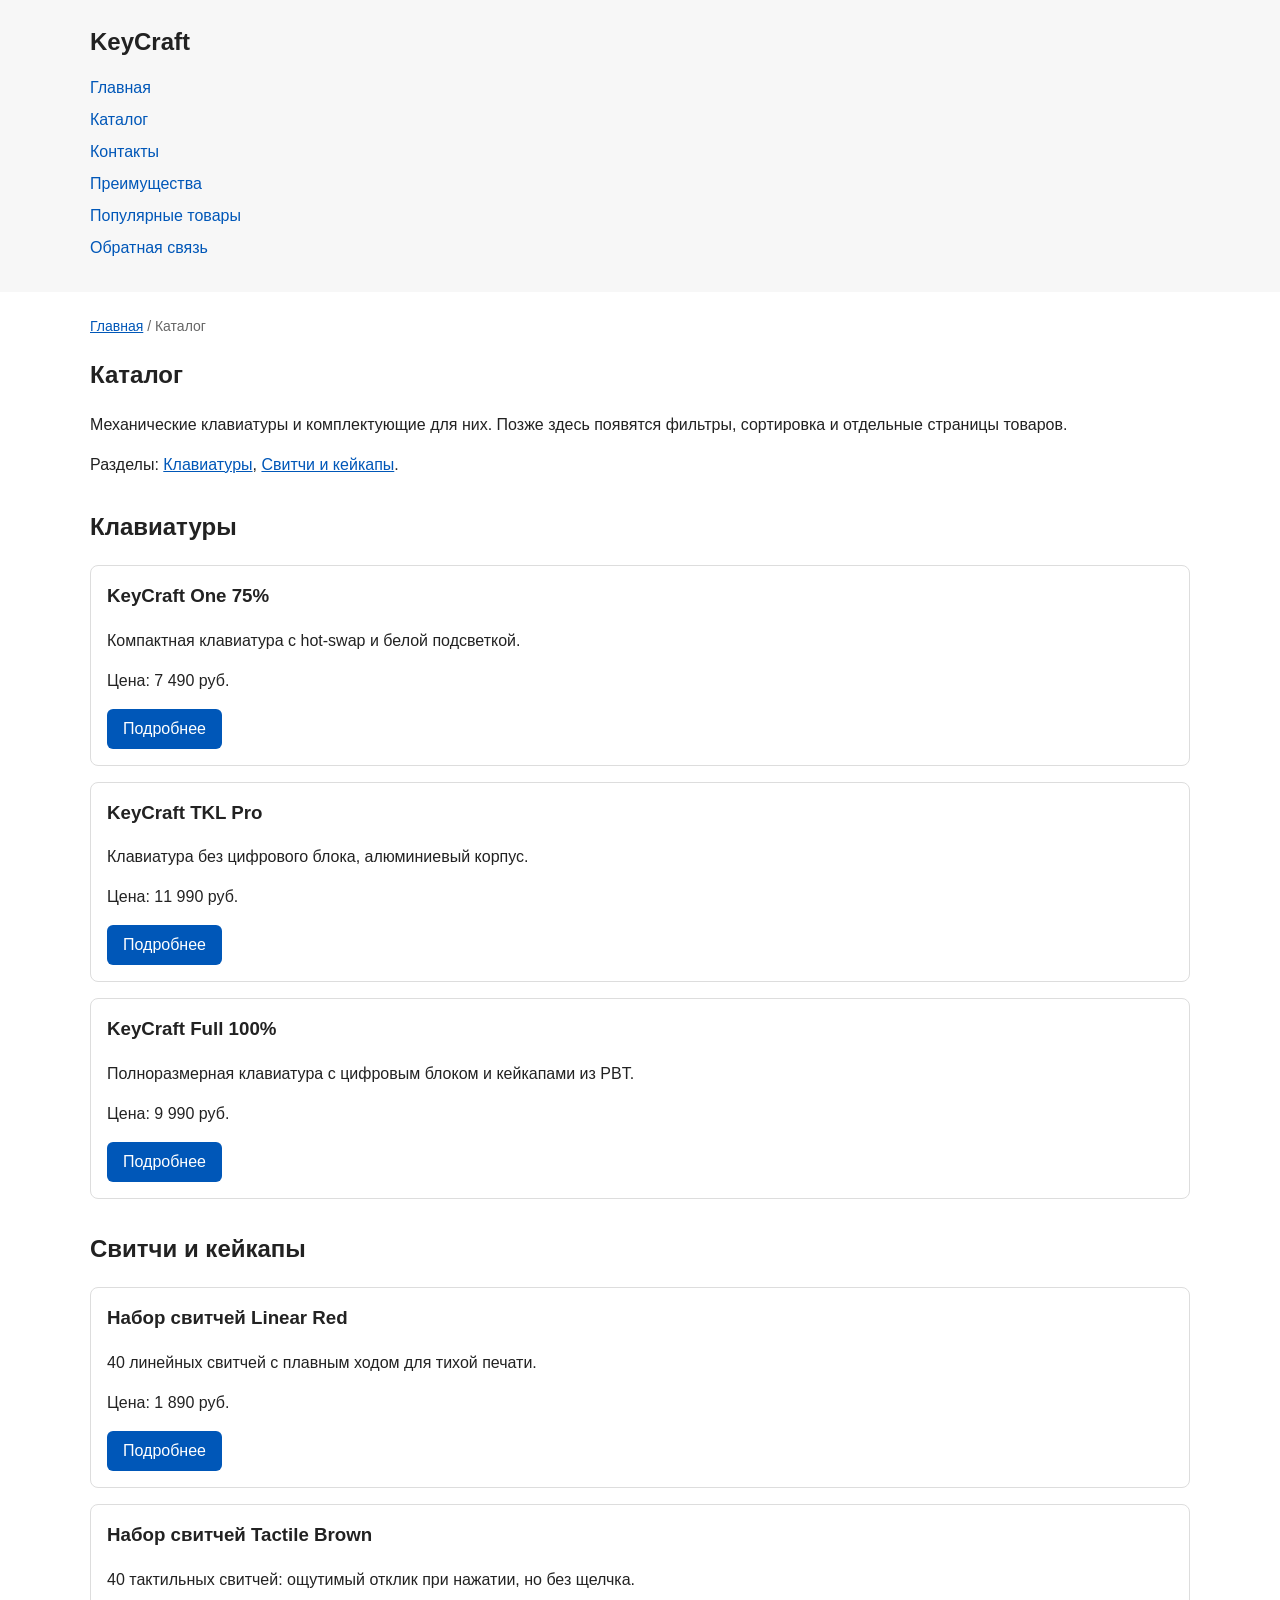
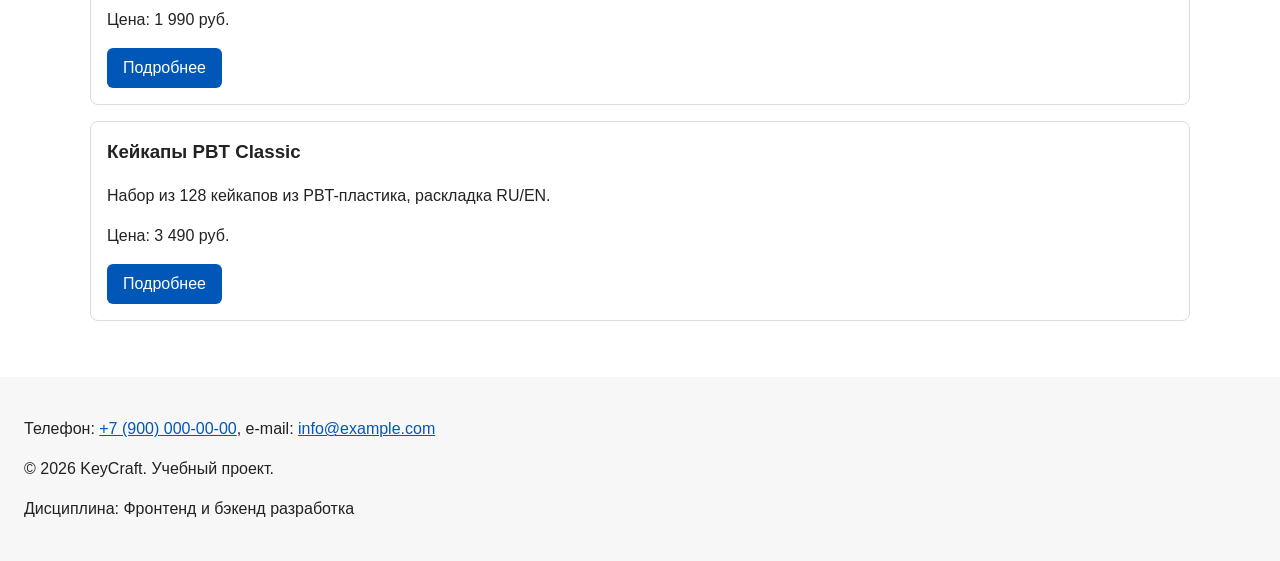
==== catalog.html @ 89b07eca "feat: add multi-page structure navigation and anchors" ====
<!DOCTYPE html>
<html lang="ru">

<head>
    <meta charset="UTF-8">
    <meta name="viewport" content="width=device-width, initial-scale=1.0">
    <meta name="description" content="Каталог магазина KeyCraft: механические клавиатуры, наборы свитчей и кейкапы.">
    <title>Каталог — KeyCraft</title>
    <link rel="stylesheet" href="css/style.css">
</head>

<body>
    <header>
        <div class="site-header">
            <a class="site-logo" href="index.html">KeyCraft</a>

            <nav class="site-nav" aria-label="Основная навигация">
                <ul class="site-nav__list">
                    <li><a href="index.html">Главная</a></li>
                    <li><a href="catalog.html">Каталог</a></li>
                    <li><a href="contacts.html">Контакты</a></li>
                    <li><a href="index.html#advantages">Преимущества</a></li>
                    <li><a href="index.html#popular">Популярные товары</a></li>
                    <li><a href="index.html#contacts">Обратная связь</a></li>
                </ul>
            </nav>
        </div>
    </header>

    <main>
        <nav class="breadcrumbs" aria-label="Навигационная цепочка">
            <a href="index.html">Главная</a>
            <span>Каталог</span>
        </nav>

        <section class="section">
            <h1>Каталог</h1>
            <p>
                Механические клавиатуры и комплектующие для них.
                Позже здесь появятся фильтры, сортировка и отдельные страницы товаров.
            </p>
            <p>
                Разделы: <a href="#keyboards">Клавиатуры</a>,
                <a href="#parts">Свитчи и кейкапы</a>.
            </p>
        </section>

        <section class="section" id="keyboards">
            <h2>Клавиатуры</h2>

            <article class="product-card">
                <h3>KeyCraft One 75%</h3>
                <p>Компактная клавиатура с hot-swap и белой подсветкой.</p>
                <p>Цена: 7 490 руб.</p>
                <a class="button" href="index.html#popular">Подробнее</a>
            </article>

            <article class="product-card">
                <h3>KeyCraft TKL Pro</h3>
                <p>Клавиатура без цифрового блока, алюминиевый корпус.</p>
                <p>Цена: 11 990 руб.</p>
                <a class="button" href="index.html#popular">Подробнее</a>
            </article>

            <article class="product-card">
                <h3>KeyCraft Full 100%</h3>
                <p>Полноразмерная клавиатура с цифровым блоком и кейкапами из PBT.</p>
                <p>Цена: 9 990 руб.</p>
                <a class="button" href="index.html#popular">Подробнее</a>
            </article>
        </section>

        <section class="section" id="parts">
            <h2>Свитчи и кейкапы</h2>

            <article class="product-card">
                <h3>Набор свитчей Linear Red</h3>
                <p>40 линейных свитчей с плавным ходом для тихой печати.</p>
                <p>Цена: 1 890 руб.</p>
                <a class="button" href="index.html#popular">Подробнее</a>
            </article>

            <article class="product-card">
                <h3>Набор свитчей Tactile Brown</h3>
                <p>40 тактильных свитчей: ощутимый отклик при нажатии, но без щелчка.</p>
                <p>Цена: 1 990 руб.</p>
                <a class="button" href="index.html#popular">Подробнее</a>
            </article>

            <article class="product-card">
                <h3>Кейкапы PBT Classic</h3>
                <p>Набор из 128 кейкапов из PBT-пластика, раскладка RU/EN.</p>
                <p>Цена: 3 490 руб.</p>
                <a class="button" href="index.html#popular">Подробнее</a>
            </article>
        </section>
    </main>

    <footer id="contacts">
        <p>
            Телефон: <a href="tel:+79000000000">+7 (900) 000-00-00</a>,
            e-mail: <a href="mailto:info@example.com">info@example.com</a>
        </p>
        <p>&copy; 2026 KeyCraft. Учебный проект.</p>
        <p>Дисциплина: Фронтенд и бэкенд разработка</p>
    </footer>
</body>

</html>
---- css/style.css ----
/* ===============================
   1. Переменные проекта
   =============================== */

:root {
  --color-bg: #ffffff;
  --color-text: #222222;
  --color-muted: #666666;
  --color-primary: #0057b8;
  --color-primary-dark: #003f86;
  --color-border: #dddddd;
  --color-surface: #f7f7f7;
  --color-surface-accent: #eef5ff;
  --color-danger: #b00020;
  --color-success: #168a2f;
  --color-success-bg: #eefaf0;
  --color-white: #ffffff;

  --space-xs: 4px;
  --space-sm: 8px;
  --space-md: 16px;
  --space-lg: 24px;
  --space-xl: 32px;

  --radius-sm: 6px;
  --radius-md: 8px;
  --radius-lg: 12px;

  --container-width: 1100px;
}

/* ===============================
   2. Базовые стили
   =============================== */

* {
  box-sizing: border-box;
}

html {
  scroll-behavior: smooth;
}

body {
  margin: 0;
  font-family: Arial, sans-serif;
  line-height: 1.5;
  color: var(--color-text);
  background-color: var(--color-bg);
}

header,
main,
footer {
  padding: var(--space-lg);
}

header {
  background-color: var(--color-surface);
}

footer {
  background-color: var(--color-surface);
}

/* ===============================
   3. Общие элементы интерфейса
   =============================== */

/* Ссылки */
a {
  color: var(--color-primary);
}

a:hover {
  color: var(--color-primary-dark);
}

a:focus-visible {
  outline: 2px solid var(--color-primary);
  outline-offset: 3px;
}

:target {
  outline: 2px dashed var(--color-primary);
  outline-offset: 4px;
  scroll-margin-top: var(--space-lg);
}

/* Общий класс кнопки. */
.button {
  display: inline-block;
  padding: var(--space-sm) var(--space-md);
  color: var(--color-white);
  background-color: var(--color-primary);
  text-decoration: none;
  border: none;
  border-radius: var(--radius-sm);
  font: inherit;
  cursor: pointer;
}

.button:hover {
  color: var(--color-white);
  background-color: var(--color-primary-dark);
}

.button:focus-visible {
  outline: 2px solid var(--color-primary);
  outline-offset: 3px;
}

.button:disabled {
  opacity: 0.6;
  cursor: not-allowed;
}

.button--secondary {
  color: var(--color-primary);
  background-color: var(--color-white);
  border: 1px solid var(--color-primary);
}

.button--secondary:hover {
  color: var(--color-primary-dark);
  background-color: var(--color-surface-accent);
}

/* ===============================
   4. Компоненты страницы
   =============================== */

/* Ограничиваем ширину содержимого шапки */
.site-header {
  max-width: var(--container-width);
  margin: 0 auto;
}

/* Текстовый логотип */
.site-logo {
  font-size: 24px;
  font-weight: bold;
  text-decoration: none;
  color: var(--color-text);
}

.site-logo:hover {
  color: var(--color-text);
}

/* Убираем маркеры и стандартные отступы у списка меню */
.site-nav__list {
  padding: 0;
  margin: var(--space-md) 0 0;
  list-style: none;
}

/* Расстояние между пунктами меню */
.site-nav__list li {
  margin-bottom: var(--space-sm);
}

/* Ссылки меню. */
.site-nav__list a {
  text-decoration: none;
}

.site-nav__list a:hover {
  text-decoration: underline;
}

/* Hero-блок — первый крупный блок главной страницы */
.hero {
  max-width: var(--container-width);
  margin: 0 auto var(--space-xl);
  padding: var(--space-xl) var(--space-lg);
  background-color: var(--color-surface-accent);
  border-radius: var(--radius-lg);
}

.hero h1 {
  margin-top: 0;
}

/* Общий класс для разделов страницы */
.section {
  max-width: var(--container-width);
  margin: 0 auto var(--space-xl);
}

.section h2 {
  margin-top: 0;
}

/* Карточка товара — самостоятельный блок */
.product-card {
  margin-bottom: var(--space-md);
  padding: var(--space-md);
  border: 1px solid var(--color-border);
  border-radius: var(--radius-md);
  background-color: var(--color-bg);
}

/* Рамка подсвечивается, показывая, что с карточкой можно взаимодействовать */
.product-card:hover {
  border-color: var(--color-primary);
}

.product-card h3 {
  margin-top: 0;
}

/* Дополнительный информационный блок */
.aside-info {
  max-width: var(--container-width);
  margin: 0 auto var(--space-xl);
  padding: var(--space-md);
  border-left: 4px solid var(--color-primary);
  background-color: var(--color-surface);
}

.aside-info h2 {
  margin-top: 0;
}

/* Навигационная цепочка на внутренних страницах */
.breadcrumbs {
  max-width: var(--container-width);
  margin: 0 auto var(--space-md);
  font-size: 14px;
  color: var(--color-muted);
}

.breadcrumbs a {
  color: var(--color-primary);
}

.breadcrumbs span::before {
  content: " / ";
  color: var(--color-muted);
}

.contacts-list {
  font-style: normal;
}

/* ===============================
   5. Форма и модальное окно
   =============================== */

/* Модальное окно заявки. */
.order-dialog {
  width: min(100% - 32px, 560px);
  padding: var(--space-lg);
  border: none;
  border-radius: var(--radius-lg);
}

.order-dialog h2 {
  margin-top: 0;
}

/* Затемнение фона за модальным окном */
.order-dialog::backdrop {
  background-color: rgba(0, 0, 0, 0.5);
}

/* Каждое поле формы получает нижний отступ */
.form-field {
  margin-bottom: var(--space-md);
}

/* Подпись поля располагается над самим полем */
.form-field label {
  display: block;
  margin-bottom: var(--space-xs);
}

/* Основные поля формы занимают всю ширину окна */
.form-field input,
.form-field select,
.form-field textarea {
  width: 100%;
  padding: 10px 12px;
  border: 1px solid var(--color-border);
  border-radius: var(--radius-sm);
  font: inherit;
}

/* Флажок согласия не должен растягиваться на всю ширину */
.form-field input[type="checkbox"] {
  width: auto;
}

/* Подсказка о формате телефона */
.form-field small {
  display: block;
  margin-top: var(--space-xs);
  color: var(--color-muted);
}

/* Реакция поля на наведение мыши */
.form-field input:hover,
.form-field select:hover,
.form-field textarea:hover {
  border-color: var(--color-primary);
}

/* Видимый фокус для навигации с клавиатуры */
.form-field input:focus-visible,
.form-field select:focus-visible,
.form-field textarea:focus-visible,
.form-actions button:focus-visible {
  outline: 2px solid var(--color-primary);
  outline-offset: 3px;
}

/* Подсветка ошибочных полей. */
.form-field [aria-invalid="true"],
.form-field [aria-invalid="true"]:hover {
  border-color: var(--color-danger);
}

/* Кнопки формы располагаются в одну строку */
.form-actions {
  display: flex;
  gap: var(--space-md);
  margin-top: var(--space-lg);
}

/* Сообщение об успешной отправке заявки */
.success-message {
  max-width: var(--container-width);
  margin: var(--space-lg) auto;
  padding: var(--space-md);
  border-left: 4px solid var(--color-success);
  background-color: var(--color-success-bg);
}
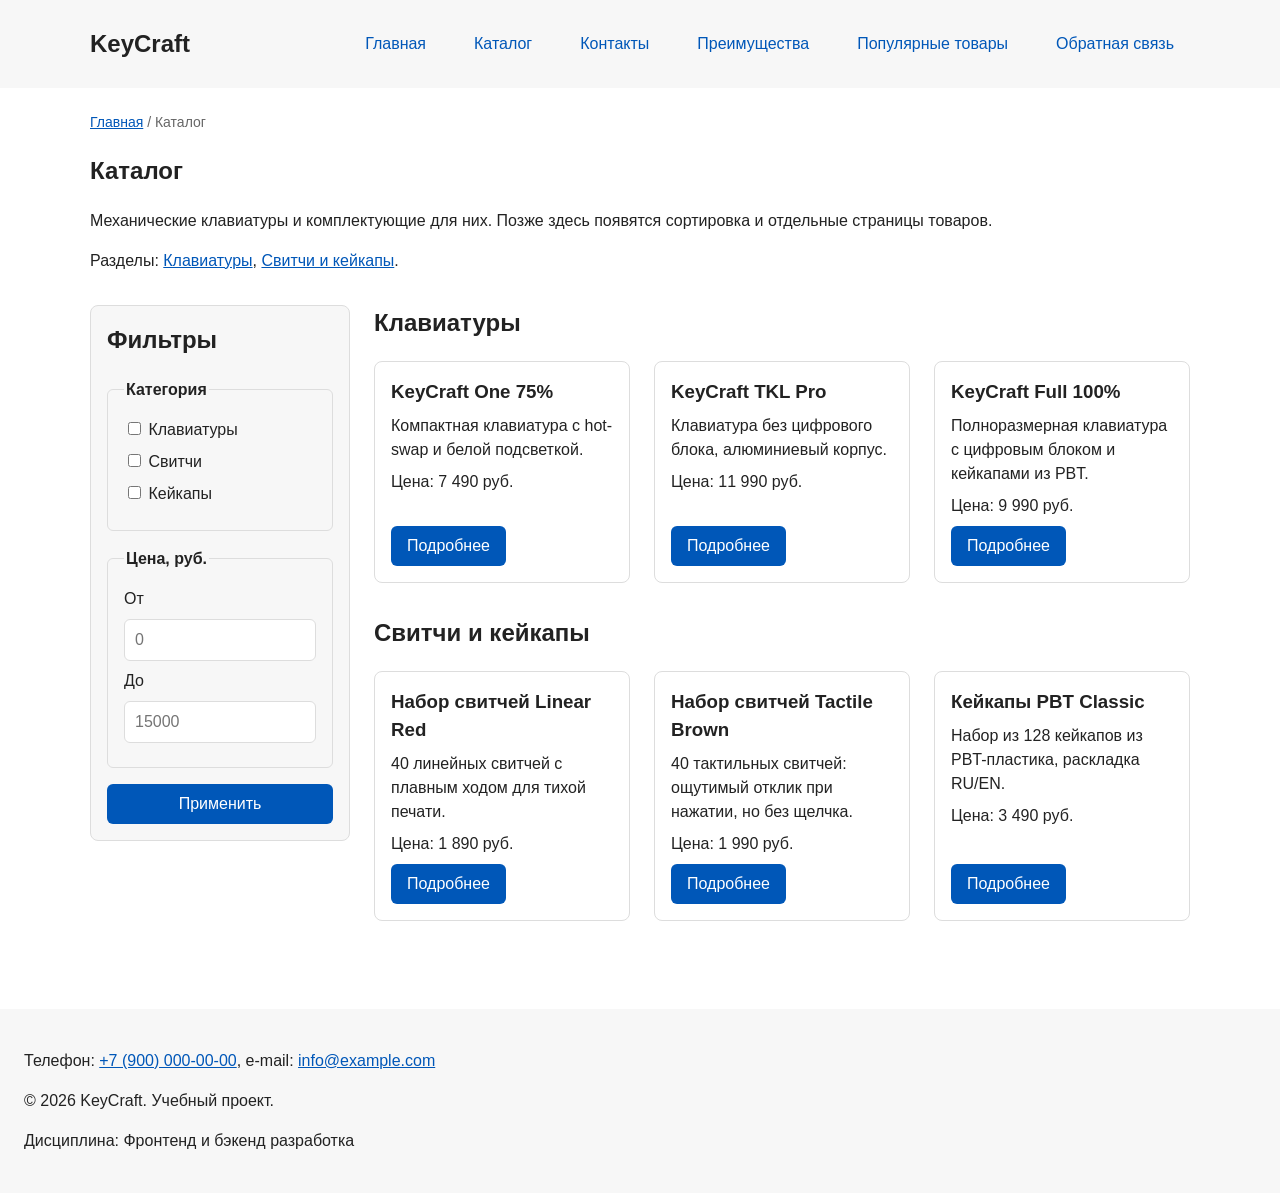
==== commit a4fc4453: "feat: add flex navigation and grid catalog layout" ====
--- a/catalog.html
+++ b/catalog.html
@@ -37,7 +37,7 @@
             <h1>Каталог</h1>
             <p>
                 Механические клавиатуры и комплектующие для них.
-                Позже здесь появятся фильтры, сортировка и отдельные страницы товаров.
+                Позже здесь появятся сортировка и отдельные страницы товаров.
             </p>
             <p>
                 Разделы: <a href="#keyboards">Клавиатуры</a>,
@@ -45,55 +45,100 @@
             </p>
         </section>
 
-        <section class="section" id="keyboards">
-            <h2>Клавиатуры</h2>
+        <div class="catalog-layout">
+            <aside class="catalog-filters">
+                <h2>Фильтры</h2>
 
-            <article class="product-card">
-                <h3>KeyCraft One 75%</h3>
-                <p>Компактная клавиатура с hot-swap и белой подсветкой.</p>
-                <p>Цена: 7 490 руб.</p>
-                <a class="button" href="index.html#popular">Подробнее</a>
-            </article>
+                <form class="filters-form" action="#" method="get">
+                    <fieldset>
+                        <legend>Категория</legend>
 
-            <article class="product-card">
-                <h3>KeyCraft TKL Pro</h3>
-                <p>Клавиатура без цифрового блока, алюминиевый корпус.</p>
-                <p>Цена: 11 990 руб.</p>
-                <a class="button" href="index.html#popular">Подробнее</a>
-            </article>
+                        <label>
+                            <input type="checkbox" name="category" value="keyboards">
+                            Клавиатуры
+                        </label>
 
-            <article class="product-card">
-                <h3>KeyCraft Full 100%</h3>
-                <p>Полноразмерная клавиатура с цифровым блоком и кейкапами из PBT.</p>
-                <p>Цена: 9 990 руб.</p>
-                <a class="button" href="index.html#popular">Подробнее</a>
-            </article>
-        </section>
+                        <label>
+                            <input type="checkbox" name="category" value="switches">
+                            Свитчи
+                        </label>
 
-        <section class="section" id="parts">
-            <h2>Свитчи и кейкапы</h2>
+                        <label>
+                            <input type="checkbox" name="category" value="keycaps">
+                            Кейкапы
+                        </label>
+                    </fieldset>
 
-            <article class="product-card">
-                <h3>Набор свитчей Linear Red</h3>
-                <p>40 линейных свитчей с плавным ходом для тихой печати.</p>
-                <p>Цена: 1 890 руб.</p>
-                <a class="button" href="index.html#popular">Подробнее</a>
-            </article>
+                    <fieldset>
+                        <legend>Цена, руб.</legend>
 
-            <article class="product-card">
-                <h3>Набор свитчей Tactile Brown</h3>
-                <p>40 тактильных свитчей: ощутимый отклик при нажатии, но без щелчка.</p>
-                <p>Цена: 1 990 руб.</p>
-                <a class="button" href="index.html#popular">Подробнее</a>
-            </article>
+                        <label for="price-from">От</label>
+                        <input id="price-from" name="price-from" type="number" min="0" placeholder="0">
 
-            <article class="product-card">
-                <h3>Кейкапы PBT Classic</h3>
-                <p>Набор из 128 кейкапов из PBT-пластика, раскладка RU/EN.</p>
-                <p>Цена: 3 490 руб.</p>
-                <a class="button" href="index.html#popular">Подробнее</a>
-            </article>
-        </section>
+                        <label for="price-to">До</label>
+                        <input id="price-to" name="price-to" type="number" min="0" placeholder="15000">
+                    </fieldset>
+
+                    <button class="button" type="submit">Применить</button>
+                </form>
+            </aside>
+
+            <div class="catalog-products">
+                <section class="section" id="keyboards">
+                    <h2>Клавиатуры</h2>
+
+                    <div class="products-grid">
+                        <article class="product-card">
+                            <h3>KeyCraft One 75%</h3>
+                            <p>Компактная клавиатура с hot-swap и белой подсветкой.</p>
+                            <p>Цена: 7 490 руб.</p>
+                            <a class="button" href="index.html#popular">Подробнее</a>
+                        </article>
+
+                        <article class="product-card">
+                            <h3>KeyCraft TKL Pro</h3>
+                            <p>Клавиатура без цифрового блока, алюминиевый корпус.</p>
+                            <p>Цена: 11 990 руб.</p>
+                            <a class="button" href="index.html#popular">Подробнее</a>
+                        </article>
+
+                        <article class="product-card">
+                            <h3>KeyCraft Full 100%</h3>
+                            <p>Полноразмерная клавиатура с цифровым блоком и кейкапами из PBT.</p>
+                            <p>Цена: 9 990 руб.</p>
+                            <a class="button" href="index.html#popular">Подробнее</a>
+                        </article>
+                    </div>
+                </section>
+
+                <section class="section" id="parts">
+                    <h2>Свитчи и кейкапы</h2>
+
+                    <div class="products-grid">
+                        <article class="product-card">
+                            <h3>Набор свитчей Linear Red</h3>
+                            <p>40 линейных свитчей с плавным ходом для тихой печати.</p>
+                            <p>Цена: 1 890 руб.</p>
+                            <a class="button" href="index.html#popular">Подробнее</a>
+                        </article>
+
+                        <article class="product-card">
+                            <h3>Набор свитчей Tactile Brown</h3>
+                            <p>40 тактильных свитчей: ощутимый отклик при нажатии, но без щелчка.</p>
+                            <p>Цена: 1 990 руб.</p>
+                            <a class="button" href="index.html#popular">Подробнее</a>
+                        </article>
+
+                        <article class="product-card">
+                            <h3>Кейкапы PBT Classic</h3>
+                            <p>Набор из 128 кейкапов из PBT-пластика, раскладка RU/EN.</p>
+                            <p>Цена: 3 490 руб.</p>
+                            <a class="button" href="index.html#popular">Подробнее</a>
+                        </article>
+                    </div>
+                </section>
+            </div>
+        </div>
     </main>
 
     <footer id="contacts">
--- a/css/style.css
+++ b/css/style.css
@@ -134,6 +134,11 @@
 .site-header {
   max-width: var(--container-width);
   margin: 0 auto;
+  display: flex;
+  flex-wrap: wrap;
+  justify-content: space-between;
+  align-items: center;
+  gap: var(--space-md);
 }
 
 /* Текстовый логотип */
@@ -148,25 +153,27 @@
   color: var(--color-text);
 }
 
-/* Убираем маркеры и стандартные отступы у списка меню */
 .site-nav__list {
+  display: flex;
+  flex-wrap: wrap;
+  justify-content: center;
+  align-items: center;
+  gap: var(--space-md);
   padding: 0;
-  margin: var(--space-md) 0 0;
+  margin: 0;
   list-style: none;
 }
 
-/* Расстояние между пунктами меню */
-.site-nav__list li {
-  margin-bottom: var(--space-sm);
-}
-
-/* Ссылки меню. */
 .site-nav__list a {
+  display: inline-block;
+  padding: var(--space-sm) var(--space-md);
   text-decoration: none;
+  border-radius: var(--radius-sm);
 }
 
 .site-nav__list a:hover {
-  text-decoration: underline;
+  color: var(--color-white);
+  background-color: var(--color-primary);
 }
 
 /* Hero-блок — первый крупный блок главной страницы */
@@ -192,9 +199,18 @@
   margin-top: 0;
 }
 
-/* Карточка товара — самостоятельный блок */
+/* Сетка карточек товаров */
+.products-grid {
+  display: grid;
+  grid-template-columns: repeat(3, 1fr);
+  gap: var(--space-lg);
+}
+
+/* Карточка товара */
 .product-card {
-  margin-bottom: var(--space-md);
+  display: flex;
+  flex-direction: column;
+  gap: var(--space-sm);
   padding: var(--space-md);
   border: 1px solid var(--color-border);
   border-radius: var(--radius-md);
@@ -206,8 +222,14 @@
   border-color: var(--color-primary);
 }
 
-.product-card h3 {
-  margin-top: 0;
+.product-card h3,
+.product-card p {
+  margin: 0;
+}
+
+.product-card .button {
+  margin-top: auto;
+  align-self: flex-start;
 }
 
 /* Дополнительный информационный блок */
@@ -242,6 +264,72 @@
 
 .contacts-list {
   font-style: normal;
+}
+
+/* Каталог: фильтры и товары */
+.catalog-layout {
+  max-width: var(--container-width);
+  margin: 0 auto var(--space-xl);
+  display: grid;
+  grid-template-columns: 260px 1fr;
+  grid-template-areas: "filters products";
+  gap: var(--space-lg);
+}
+
+.catalog-filters {
+  grid-area: filters;
+  align-self: start;
+  padding: var(--space-md);
+  border: 1px solid var(--color-border);
+  border-radius: var(--radius-md);
+  background-color: var(--color-surface);
+}
+
+.catalog-filters h2 {
+  margin-top: 0;
+}
+
+.catalog-products {
+  grid-area: products;
+}
+
+.filters-form {
+  display: grid;
+  gap: var(--space-md);
+}
+
+.filters-form fieldset {
+  margin: 0;
+  padding: var(--space-md);
+  border: 1px solid var(--color-border);
+  border-radius: var(--radius-sm);
+}
+
+.filters-form legend {
+  font-weight: 700;
+}
+
+.filters-form label {
+  display: block;
+  margin-bottom: var(--space-sm);
+}
+
+.filters-form input[type="number"] {
+  width: 100%;
+  margin-bottom: var(--space-sm);
+  padding: 8px 10px;
+  border: 1px solid var(--color-border);
+  border-radius: var(--radius-sm);
+  font: inherit;
+}
+
+.filters-form input[type="number"]:hover {
+  border-color: var(--color-primary);
+}
+
+.filters-form input:focus-visible {
+  outline: 2px solid var(--color-primary);
+  outline-offset: 3px;
 }
 
 /* ===============================
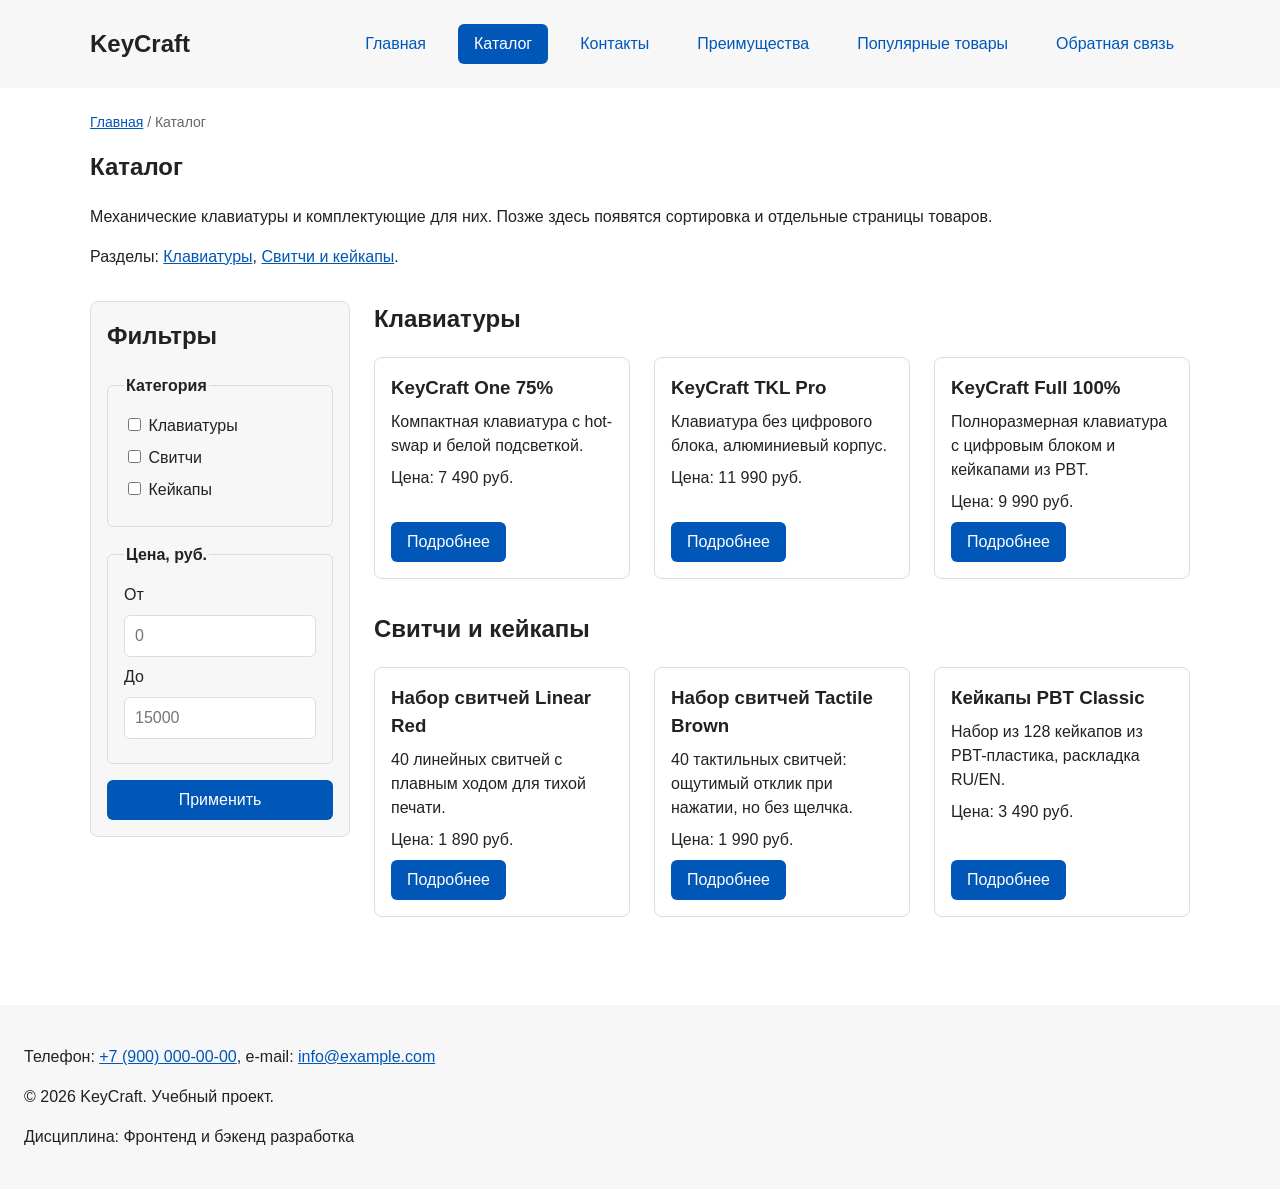
==== commit 3dd11c77: "задание 7" ====
--- a/catalog.html
+++ b/catalog.html
@@ -10,31 +10,43 @@
 </head>
 
 <body>
-    <header>
-        <div class="site-header">
-            <a class="site-logo" href="index.html">KeyCraft</a>
+    <header class="site-header">
+        <div class="site-header__inner">
+            <a class="site-header__logo" href="index.html">KeyCraft</a>
 
             <nav class="site-nav" aria-label="Основная навигация">
                 <ul class="site-nav__list">
-                    <li><a href="index.html">Главная</a></li>
-                    <li><a href="catalog.html">Каталог</a></li>
-                    <li><a href="contacts.html">Контакты</a></li>
-                    <li><a href="index.html#advantages">Преимущества</a></li>
-                    <li><a href="index.html#popular">Популярные товары</a></li>
-                    <li><a href="index.html#contacts">Обратная связь</a></li>
+                    <li class="site-nav__item">
+                        <a class="site-nav__link" href="index.html">Главная</a>
+                    </li>
+                    <li class="site-nav__item">
+                        <a class="site-nav__link site-nav__link--active" aria-current="page" href="catalog.html">Каталог</a>
+                    </li>
+                    <li class="site-nav__item">
+                        <a class="site-nav__link" href="contacts.html">Контакты</a>
+                    </li>
+                    <li class="site-nav__item">
+                        <a class="site-nav__link" href="index.html#advantages">Преимущества</a>
+                    </li>
+                    <li class="site-nav__item">
+                        <a class="site-nav__link" href="index.html#popular">Популярные товары</a>
+                    </li>
+                    <li class="site-nav__item">
+                        <a class="site-nav__link" href="index.html#contacts">Обратная связь</a>
+                    </li>
                 </ul>
             </nav>
         </div>
     </header>
 
-    <main>
+    <main class="page">
         <nav class="breadcrumbs" aria-label="Навигационная цепочка">
-            <a href="index.html">Главная</a>
-            <span>Каталог</span>
+            <a class="breadcrumbs__link" href="index.html">Главная</a>
+            <span class="breadcrumbs__current">Каталог</span>
         </nav>
 
         <section class="section">
-            <h1>Каталог</h1>
+            <h1 class="section__title">Каталог</h1>
             <p>
                 Механические клавиатуры и комплектующие для них.
                 Позже здесь появятся сортировка и отдельные страницы товаров.
@@ -46,94 +58,94 @@
         </section>
 
         <div class="catalog-layout">
-            <aside class="catalog-filters">
-                <h2>Фильтры</h2>
+            <aside class="catalog-filters catalog-layout__filters">
+                <h2 class="catalog-filters__title">Фильтры</h2>
 
                 <form class="filters-form" action="#" method="get">
-                    <fieldset>
-                        <legend>Категория</legend>
+                    <fieldset class="filters-form__group">
+                        <legend class="filters-form__legend">Категория</legend>
 
-                        <label>
-                            <input type="checkbox" name="category" value="keyboards">
+                        <label class="filters-form__label">
+                            <input class="filters-form__checkbox" type="checkbox" name="category" value="keyboards">
                             Клавиатуры
                         </label>
 
-                        <label>
-                            <input type="checkbox" name="category" value="switches">
+                        <label class="filters-form__label">
+                            <input class="filters-form__checkbox" type="checkbox" name="category" value="switches">
                             Свитчи
                         </label>
 
-                        <label>
-                            <input type="checkbox" name="category" value="keycaps">
+                        <label class="filters-form__label">
+                            <input class="filters-form__checkbox" type="checkbox" name="category" value="keycaps">
                             Кейкапы
                         </label>
                     </fieldset>
 
-                    <fieldset>
-                        <legend>Цена, руб.</legend>
+                    <fieldset class="filters-form__group">
+                        <legend class="filters-form__legend">Цена, руб.</legend>
 
-                        <label for="price-from">От</label>
-                        <input id="price-from" name="price-from" type="number" min="0" placeholder="0">
+                        <label class="filters-form__label" for="price-from">От</label>
+                        <input class="filters-form__input" id="price-from" name="price-from" type="number" min="0" placeholder="0">
 
-                        <label for="price-to">До</label>
-                        <input id="price-to" name="price-to" type="number" min="0" placeholder="15000">
+                        <label class="filters-form__label" for="price-to">До</label>
+                        <input class="filters-form__input" id="price-to" name="price-to" type="number" min="0" placeholder="15000">
                     </fieldset>
 
-                    <button class="button" type="submit">Применить</button>
+                    <button class="button button--primary" type="submit">Применить</button>
                 </form>
             </aside>
 
-            <div class="catalog-products">
+            <div class="catalog-layout__products">
                 <section class="section" id="keyboards">
-                    <h2>Клавиатуры</h2>
+                    <h2 class="section__title">Клавиатуры</h2>
 
                     <div class="products-grid">
                         <article class="product-card">
-                            <h3>KeyCraft One 75%</h3>
-                            <p>Компактная клавиатура с hot-swap и белой подсветкой.</p>
-                            <p>Цена: 7 490 руб.</p>
-                            <a class="button" href="index.html#popular">Подробнее</a>
+                            <h3 class="product-card__title">KeyCraft One 75%</h3>
+                            <p class="product-card__description">Компактная клавиатура с hot-swap и белой подсветкой.</p>
+                            <p class="product-card__price">Цена: 7 490 руб.</p>
+                            <a class="button button--primary product-card__link" href="index.html#popular">Подробнее</a>
                         </article>
 
                         <article class="product-card">
-                            <h3>KeyCraft TKL Pro</h3>
-                            <p>Клавиатура без цифрового блока, алюминиевый корпус.</p>
-                            <p>Цена: 11 990 руб.</p>
-                            <a class="button" href="index.html#popular">Подробнее</a>
+                            <h3 class="product-card__title">KeyCraft TKL Pro</h3>
+                            <p class="product-card__description">Клавиатура без цифрового блока, алюминиевый корпус.</p>
+                            <p class="product-card__price">Цена: 11 990 руб.</p>
+                            <a class="button button--primary product-card__link" href="index.html#popular">Подробнее</a>
                         </article>
 
                         <article class="product-card">
-                            <h3>KeyCraft Full 100%</h3>
-                            <p>Полноразмерная клавиатура с цифровым блоком и кейкапами из PBT.</p>
-                            <p>Цена: 9 990 руб.</p>
-                            <a class="button" href="index.html#popular">Подробнее</a>
+                            <h3 class="product-card__title">KeyCraft Full 100%</h3>
+                            <p class="product-card__description">Полноразмерная клавиатура с цифровым блоком и кейкапами из PBT.</p>
+                            <p class="product-card__price">Цена: 9 990 руб.</p>
+                            <a class="button button--primary product-card__link" href="index.html#popular">Подробнее</a>
                         </article>
                     </div>
                 </section>
 
                 <section class="section" id="parts">
-                    <h2>Свитчи и кейкапы</h2>
+                    <h2 class="section__title">Свитчи и кейкапы</h2>
 
                     <div class="products-grid">
                         <article class="product-card">
-                            <h3>Набор свитчей Linear Red</h3>
-                            <p>40 линейных свитчей с плавным ходом для тихой печати.</p>
-                            <p>Цена: 1 890 руб.</p>
-                            <a class="button" href="index.html#popular">Подробнее</a>
+                            <h3 class="product-card__title">Набор свитчей Linear Red</h3>
+                            <p class="product-card__description">40 линейных свитчей с плавным ходом для тихой печати.</p>
+                            <p class="product-card__price">Цена: 1 890 руб.</p>
+                            <a class="button button--primary product-card__link" href="index.html#popular">Подробнее</a>
                         </article>
 
                         <article class="product-card">
-                            <h3>Набор свитчей Tactile Brown</h3>
-                            <p>40 тактильных свитчей: ощутимый отклик при нажатии, но без щелчка.</p>
-                            <p>Цена: 1 990 руб.</p>
-                            <a class="button" href="index.html#popular">Подробнее</a>
+                            <h3 class="product-card__title">Набор свитчей Tactile Brown</h3>
+                            <p class="product-card__description">40 тактильных свитчей: ощутимый отклик при нажатии, но без щелчка.</p>
+                            <p class="product-card__price">Цена: 1 990 руб.</p>
+                            <a class="button button--primary product-card__link" href="index.html#popular">Подробнее</a>
                         </article>
 
                         <article class="product-card">
-                            <h3>Кейкапы PBT Classic</h3>
-                            <p>Набор из 128 кейкапов из PBT-пластика, раскладка RU/EN.</p>
-                            <p>Цена: 3 490 руб.</p>
-                            <a class="button" href="index.html#popular">Подробнее</a>
+                            <h3 class="product-card__title">Кейкапы PBT Classic</h3>
+                            <p class="product-card__description">Набор из 128 кейкапов из PBT-пластика, раскладка RU/EN.</p>
+                            <p class="product-card__price">Цена: 3 490 руб.</p>
+                            <a class="button button--primary product-card__link" href="index.html#popular">Подробнее</a>
                         </article>
                     </div>
                 </section>
@@ -141,13 +153,13 @@
         </div>
     </main>
 
-    <footer id="contacts">
-        <p>
+    <footer class="site-footer" id="contacts">
+        <p class="site-footer__text">
             Телефон: <a href="tel:+79000000000">+7 (900) 000-00-00</a>,
             e-mail: <a href="mailto:info@example.com">info@example.com</a>
         </p>
-        <p>&copy; 2026 KeyCraft. Учебный проект.</p>
-        <p>Дисциплина: Фронтенд и бэкенд разработка</p>
+        <p class="site-footer__text">&copy; 2026 KeyCraft. Учебный проект.</p>
+        <p class="site-footer__text">Дисциплина: Фронтенд и бэкенд разработка</p>
     </footer>
 </body>
 
--- a/css/style.css
+++ b/css/style.css
@@ -49,25 +49,6 @@
   background-color: var(--color-bg);
 }
 
-header,
-main,
-footer {
-  padding: var(--space-lg);
-}
-
-header {
-  background-color: var(--color-surface);
-}
-
-footer {
-  background-color: var(--color-surface);
-}
-
-/* ===============================
-   3. Общие элементы интерфейса
-   =============================== */
-
-/* Ссылки */
 a {
   color: var(--color-primary);
 }
@@ -87,22 +68,18 @@
   scroll-margin-top: var(--space-lg);
 }
 
-/* Общий класс кнопки. */
+/* ===============================
+   3. Кнопка
+   =============================== */
+
 .button {
   display: inline-block;
   padding: var(--space-sm) var(--space-md);
-  color: var(--color-white);
-  background-color: var(--color-primary);
-  text-decoration: none;
   border: none;
   border-radius: var(--radius-sm);
   font: inherit;
+  text-decoration: none;
   cursor: pointer;
-}
-
-.button:hover {
-  color: var(--color-white);
-  background-color: var(--color-primary-dark);
 }
 
 .button:focus-visible {
@@ -110,9 +87,20 @@
   outline-offset: 3px;
 }
 
-.button:disabled {
+.button:disabled,
+.button--disabled {
   opacity: 0.6;
   cursor: not-allowed;
+}
+
+.button--primary {
+  color: var(--color-white);
+  background-color: var(--color-primary);
+}
+
+.button--primary:hover {
+  color: var(--color-white);
+  background-color: var(--color-primary-dark);
 }
 
 .button--secondary {
@@ -127,29 +115,32 @@
 }
 
 /* ===============================
-   4. Компоненты страницы
-   =============================== */
-
-/* Ограничиваем ширину содержимого шапки */
+   4. Шапка и навигация
+   =============================== */
+
 .site-header {
-  max-width: var(--container-width);
-  margin: 0 auto;
+  padding: var(--space-lg);
+  background-color: var(--color-surface);
+}
+
+.site-header__inner {
   display: flex;
   flex-wrap: wrap;
   justify-content: space-between;
   align-items: center;
   gap: var(--space-md);
-}
-
-/* Текстовый логотип */
-.site-logo {
+  max-width: var(--container-width);
+  margin: 0 auto;
+}
+
+.site-header__logo {
   font-size: 24px;
   font-weight: bold;
+  color: var(--color-text);
   text-decoration: none;
-  color: var(--color-text);
-}
-
-.site-logo:hover {
+}
+
+.site-header__logo:hover {
   color: var(--color-text);
 }
 
@@ -164,19 +155,31 @@
   list-style: none;
 }
 
-.site-nav__list a {
+.site-nav__link {
   display: inline-block;
   padding: var(--space-sm) var(--space-md);
   text-decoration: none;
   border-radius: var(--radius-sm);
 }
 
-.site-nav__list a:hover {
+.site-nav__link:hover {
   color: var(--color-white);
   background-color: var(--color-primary);
 }
 
-/* Hero-блок — первый крупный блок главной страницы */
+.site-nav__link--active {
+  color: var(--color-white);
+  background-color: var(--color-primary);
+}
+
+/* ===============================
+   5. Разделы страницы
+   =============================== */
+
+.page {
+  padding: var(--space-lg);
+}
+
 .hero {
   max-width: var(--container-width);
   margin: 0 auto var(--space-xl);
@@ -185,28 +188,66 @@
   border-radius: var(--radius-lg);
 }
 
-.hero h1 {
+.hero__title {
   margin-top: 0;
 }
 
-/* Общий класс для разделов страницы */
 .section {
   max-width: var(--container-width);
   margin: 0 auto var(--space-xl);
 }
 
-.section h2 {
+.section__title {
   margin-top: 0;
 }
 
-/* Сетка карточек товаров */
+.aside-info {
+  max-width: var(--container-width);
+  margin: 0 auto var(--space-xl);
+  padding: var(--space-md);
+  border-left: 4px solid var(--color-primary);
+  background-color: var(--color-surface);
+}
+
+.aside-info__title {
+  margin-top: 0;
+}
+
+.breadcrumbs {
+  max-width: var(--container-width);
+  margin: 0 auto var(--space-md);
+  font-size: 14px;
+  color: var(--color-muted);
+}
+
+.breadcrumbs__link {
+  color: var(--color-primary);
+}
+
+.breadcrumbs__current::before {
+  content: " / ";
+  color: var(--color-muted);
+}
+
+.contacts-list {
+  font-style: normal;
+}
+
+.site-footer {
+  padding: var(--space-lg);
+  background-color: var(--color-surface);
+}
+
+/* ===============================
+   6. Товары
+   =============================== */
+
 .products-grid {
   display: grid;
   grid-template-columns: repeat(3, 1fr);
   gap: var(--space-lg);
 }
 
-/* Карточка товара */
 .product-card {
   display: flex;
   flex-direction: column;
@@ -217,80 +258,53 @@
   background-color: var(--color-bg);
 }
 
-/* Рамка подсвечивается, показывая, что с карточкой можно взаимодействовать */
 .product-card:hover {
   border-color: var(--color-primary);
 }
 
-.product-card h3,
-.product-card p {
+.product-card__title,
+.product-card__description,
+.product-card__price {
   margin: 0;
 }
 
-.product-card .button {
+.product-card__button,
+.product-card__link {
   margin-top: auto;
   align-self: flex-start;
 }
 
-/* Дополнительный информационный блок */
-.aside-info {
-  max-width: var(--container-width);
-  margin: 0 auto var(--space-xl);
-  padding: var(--space-md);
-  border-left: 4px solid var(--color-primary);
-  background-color: var(--color-surface);
-}
-
-.aside-info h2 {
-  margin-top: 0;
-}
-
-/* Навигационная цепочка на внутренних страницах */
-.breadcrumbs {
-  max-width: var(--container-width);
-  margin: 0 auto var(--space-md);
-  font-size: 14px;
-  color: var(--color-muted);
-}
-
-.breadcrumbs a {
-  color: var(--color-primary);
-}
-
-.breadcrumbs span::before {
-  content: " / ";
-  color: var(--color-muted);
-}
-
-.contacts-list {
-  font-style: normal;
-}
-
-/* Каталог: фильтры и товары */
+/* ===============================
+   7. Каталог
+   =============================== */
+
 .catalog-layout {
-  max-width: var(--container-width);
-  margin: 0 auto var(--space-xl);
   display: grid;
   grid-template-columns: 260px 1fr;
   grid-template-areas: "filters products";
   gap: var(--space-lg);
-}
-
-.catalog-filters {
+  max-width: var(--container-width);
+  margin: 0 auto var(--space-xl);
+}
+
+.catalog-layout__filters {
   grid-area: filters;
   align-self: start;
+}
+
+.catalog-layout__products {
+  grid-area: products;
+}
+
+.catalog-filters {
   padding: var(--space-md);
   border: 1px solid var(--color-border);
   border-radius: var(--radius-md);
   background-color: var(--color-surface);
 }
 
-.catalog-filters h2 {
+.catalog-filters__title {
   margin-top: 0;
-}
-
-.catalog-products {
-  grid-area: products;
 }
 
 .filters-form {
@@ -298,23 +312,23 @@
   gap: var(--space-md);
 }
 
-.filters-form fieldset {
+.filters-form__group {
   margin: 0;
   padding: var(--space-md);
   border: 1px solid var(--color-border);
   border-radius: var(--radius-sm);
 }
 
-.filters-form legend {
+.filters-form__legend {
   font-weight: 700;
 }
 
-.filters-form label {
+.filters-form__label {
   display: block;
   margin-bottom: var(--space-sm);
 }
 
-.filters-form input[type="number"] {
+.filters-form__input {
   width: 100%;
   margin-bottom: var(--space-sm);
   padding: 8px 10px;
@@ -323,20 +337,20 @@
   font: inherit;
 }
 
-.filters-form input[type="number"]:hover {
+.filters-form__input:hover {
   border-color: var(--color-primary);
 }
 
-.filters-form input:focus-visible {
+.filters-form__input:focus-visible,
+.filters-form__checkbox:focus-visible {
   outline: 2px solid var(--color-primary);
   outline-offset: 3px;
 }
 
 /* ===============================
-   5. Форма и модальное окно
-   =============================== */
-
-/* Модальное окно заявки. */
+   8. Форма заявки и модальное окно
+   =============================== */
+
 .order-dialog {
   width: min(100% - 32px, 560px);
   padding: var(--space-lg);
@@ -344,30 +358,26 @@
   border-radius: var(--radius-lg);
 }
 
-.order-dialog h2 {
+.order-dialog__title {
   margin-top: 0;
 }
 
-/* Затемнение фона за модальным окном */
 .order-dialog::backdrop {
   background-color: rgba(0, 0, 0, 0.5);
 }
 
-/* Каждое поле формы получает нижний отступ */
-.form-field {
+.order-form__field {
   margin-bottom: var(--space-md);
 }
 
-/* Подпись поля располагается над самим полем */
-.form-field label {
+.order-form__label {
   display: block;
   margin-bottom: var(--space-xs);
 }
 
-/* Основные поля формы занимают всю ширину окна */
-.form-field input,
-.form-field select,
-.form-field textarea {
+.order-form__input,
+.order-form__select,
+.order-form__textarea {
   width: 100%;
   padding: 10px 12px;
   border: 1px solid var(--color-border);
@@ -375,48 +385,37 @@
   font: inherit;
 }
 
-/* Флажок согласия не должен растягиваться на всю ширину */
-.form-field input[type="checkbox"] {
-  width: auto;
-}
-
-/* Подсказка о формате телефона */
-.form-field small {
+.order-form__hint {
   display: block;
   margin-top: var(--space-xs);
   color: var(--color-muted);
 }
 
-/* Реакция поля на наведение мыши */
-.form-field input:hover,
-.form-field select:hover,
-.form-field textarea:hover {
+.order-form__input:hover,
+.order-form__select:hover,
+.order-form__textarea:hover {
   border-color: var(--color-primary);
 }
 
-/* Видимый фокус для навигации с клавиатуры */
-.form-field input:focus-visible,
-.form-field select:focus-visible,
-.form-field textarea:focus-visible,
-.form-actions button:focus-visible {
+.order-form__input:focus-visible,
+.order-form__select:focus-visible,
+.order-form__textarea:focus-visible,
+.order-form__checkbox:focus-visible {
   outline: 2px solid var(--color-primary);
   outline-offset: 3px;
 }
 
-/* Подсветка ошибочных полей. */
-.form-field [aria-invalid="true"],
-.form-field [aria-invalid="true"]:hover {
+.order-form__field [aria-invalid="true"],
+.order-form__field [aria-invalid="true"]:hover {
   border-color: var(--color-danger);
 }
 
-/* Кнопки формы располагаются в одну строку */
-.form-actions {
+.order-form__actions {
   display: flex;
   gap: var(--space-md);
   margin-top: var(--space-lg);
 }
 
-/* Сообщение об успешной отправке заявки */
 .success-message {
   max-width: var(--container-width);
   margin: var(--space-lg) auto;
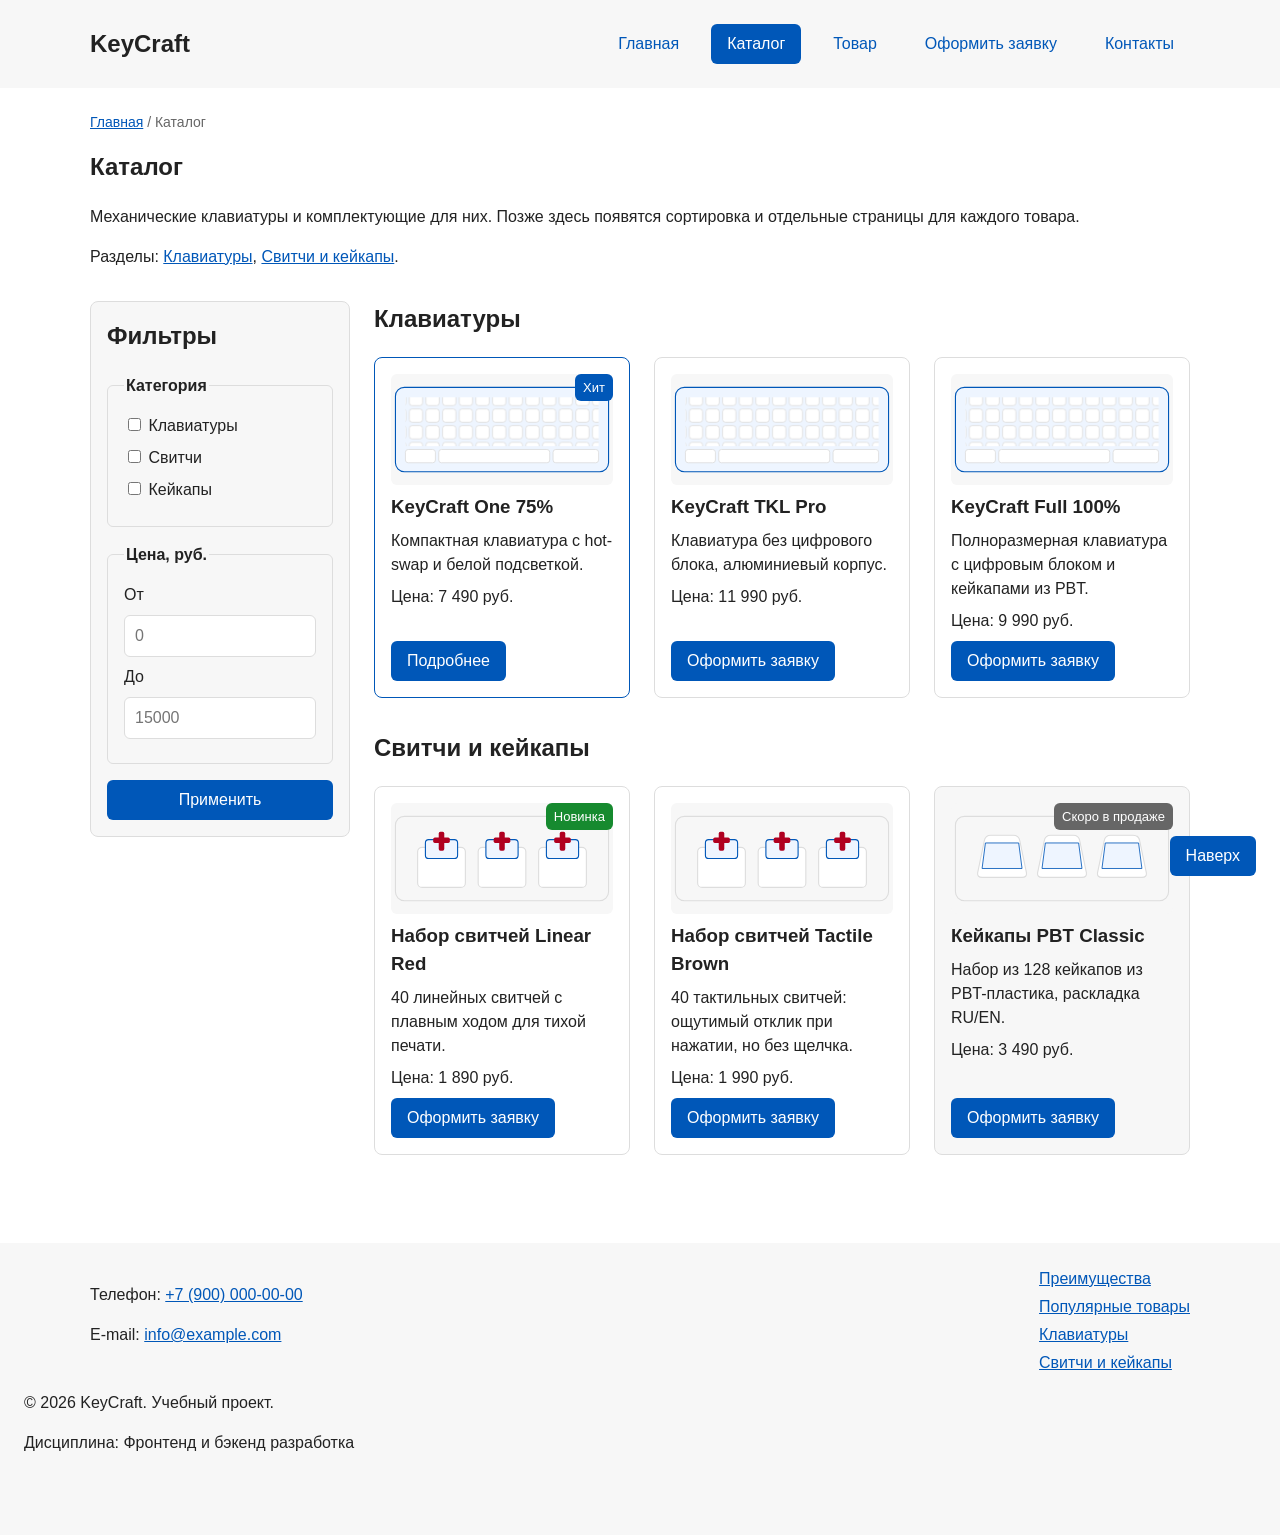
==== commit df334947: "КР 1" ====
--- a/catalog.html
+++ b/catalog.html
@@ -10,7 +10,7 @@
 </head>
 
 <body>
-    <header class="site-header">
+    <header class="site-header" id="top">
         <div class="site-header__inner">
             <a class="site-header__logo" href="index.html">KeyCraft</a>
 
@@ -23,16 +23,13 @@
                         <a class="site-nav__link site-nav__link--active" aria-current="page" href="catalog.html">Каталог</a>
                     </li>
                     <li class="site-nav__item">
-                        <a class="site-nav__link" href="contacts.html">Контакты</a>
+                        <a class="site-nav__link" href="product.html">Товар</a>
                     </li>
                     <li class="site-nav__item">
-                        <a class="site-nav__link" href="index.html#advantages">Преимущества</a>
+                        <a class="site-nav__link" href="order.html">Оформить заявку</a>
                     </li>
                     <li class="site-nav__item">
-                        <a class="site-nav__link" href="index.html#popular">Популярные товары</a>
-                    </li>
-                    <li class="site-nav__item">
-                        <a class="site-nav__link" href="index.html#contacts">Обратная связь</a>
+                        <a class="site-nav__link" href="contacts.html">Контакты</a>
                     </li>
                 </ul>
             </nav>
@@ -49,7 +46,7 @@
             <h1 class="section__title">Каталог</h1>
             <p>
                 Механические клавиатуры и комплектующие для них.
-                Позже здесь появятся сортировка и отдельные страницы товаров.
+                Позже здесь появятся сортировка и отдельные страницы для каждого товара.
             </p>
             <p>
                 Разделы: <a href="#keyboards">Клавиатуры</a>,
@@ -61,7 +58,7 @@
             <aside class="catalog-filters catalog-layout__filters">
                 <h2 class="catalog-filters__title">Фильтры</h2>
 
-                <form class="filters-form" action="#" method="get">
+                <form class="filters-form" action="catalog.html" method="get">
                     <fieldset class="filters-form__group">
                         <legend class="filters-form__legend">Категория</legend>
 
@@ -100,25 +97,32 @@
                     <h2 class="section__title">Клавиатуры</h2>
 
                     <div class="products-grid">
-                        <article class="product-card">
+                        <article class="product-card product-card--hit">
+                            <img class="product-card__image" src="images/keyboard.svg" width="400" height="200"
+                                alt="Клавиатура KeyCraft One 75%">
+                            <span class="product-card__badge">Хит</span>
                             <h3 class="product-card__title">KeyCraft One 75%</h3>
                             <p class="product-card__description">Компактная клавиатура с hot-swap и белой подсветкой.</p>
                             <p class="product-card__price">Цена: 7 490 руб.</p>
-                            <a class="button button--primary product-card__link" href="index.html#popular">Подробнее</a>
+                            <a class="button button--primary product-card__link" href="product.html">Подробнее</a>
                         </article>
 
                         <article class="product-card">
+                            <img class="product-card__image" src="images/keyboard.svg" width="400" height="200"
+                                alt="Клавиатура KeyCraft TKL Pro">
                             <h3 class="product-card__title">KeyCraft TKL Pro</h3>
                             <p class="product-card__description">Клавиатура без цифрового блока, алюминиевый корпус.</p>
                             <p class="product-card__price">Цена: 11 990 руб.</p>
-                            <a class="button button--primary product-card__link" href="index.html#popular">Подробнее</a>
+                            <a class="button button--primary product-card__link" href="order.html">Оформить заявку</a>
                         </article>
 
                         <article class="product-card">
+                            <img class="product-card__image" src="images/keyboard.svg" width="400" height="200"
+                                alt="Клавиатура KeyCraft Full 100%">
                             <h3 class="product-card__title">KeyCraft Full 100%</h3>
                             <p class="product-card__description">Полноразмерная клавиатура с цифровым блоком и кейкапами из PBT.</p>
                             <p class="product-card__price">Цена: 9 990 руб.</p>
-                            <a class="button button--primary product-card__link" href="index.html#popular">Подробнее</a>
+                            <a class="button button--primary product-card__link" href="order.html">Оформить заявку</a>
                         </article>
                     </div>
                 </section>
@@ -127,25 +131,33 @@
                     <h2 class="section__title">Свитчи и кейкапы</h2>
 
                     <div class="products-grid">
-                        <article class="product-card">
+                        <article class="product-card product-card--new">
+                            <img class="product-card__image" src="images/switches.svg" width="400" height="200"
+                                alt="Набор свитчей Linear Red">
+                            <span class="product-card__badge">Новинка</span>
                             <h3 class="product-card__title">Набор свитчей Linear Red</h3>
                             <p class="product-card__description">40 линейных свитчей с плавным ходом для тихой печати.</p>
                             <p class="product-card__price">Цена: 1 890 руб.</p>
-                            <a class="button button--primary product-card__link" href="index.html#popular">Подробнее</a>
+                            <a class="button button--primary product-card__link" href="order.html">Оформить заявку</a>
                         </article>
 
                         <article class="product-card">
+                            <img class="product-card__image" src="images/switches.svg" width="400" height="200"
+                                alt="Набор свитчей Tactile Brown">
                             <h3 class="product-card__title">Набор свитчей Tactile Brown</h3>
                             <p class="product-card__description">40 тактильных свитчей: ощутимый отклик при нажатии, но без щелчка.</p>
                             <p class="product-card__price">Цена: 1 990 руб.</p>
-                            <a class="button button--primary product-card__link" href="index.html#popular">Подробнее</a>
+                            <a class="button button--primary product-card__link" href="order.html">Оформить заявку</a>
                         </article>
 
-                        <article class="product-card">
+                        <article class="product-card product-card--soon">
+                            <img class="product-card__image" src="images/keycaps.svg" width="400" height="200"
+                                alt="Кейкапы PBT Classic">
+                            <span class="product-card__badge">Скоро в продаже</span>
                             <h3 class="product-card__title">Кейкапы PBT Classic</h3>
                             <p class="product-card__description">Набор из 128 кейкапов из PBT-пластика, раскладка RU/EN.</p>
                             <p class="product-card__price">Цена: 3 490 руб.</p>
-                            <a class="button button--primary product-card__link" href="index.html#popular">Подробнее</a>
+                            <a class="button button--primary product-card__link" href="order.html">Оформить заявку</a>
                         </article>
                     </div>
                 </section>
@@ -154,13 +166,31 @@
     </main>
 
     <footer class="site-footer" id="contacts">
-        <p class="site-footer__text">
-            Телефон: <a href="tel:+79000000000">+7 (900) 000-00-00</a>,
-            e-mail: <a href="mailto:info@example.com">info@example.com</a>
-        </p>
+        <div class="site-footer__inner">
+            <div class="site-footer__col">
+                <p class="site-footer__text">
+                    Телефон: <a href="tel:+79000000000">+7 (900) 000-00-00</a>
+                </p>
+                <p class="site-footer__text">
+                    E-mail: <a href="mailto:info@example.com">info@example.com</a>
+                </p>
+            </div>
+
+            <nav class="site-footer__col" aria-label="Разделы сайта">
+                <ul class="site-footer__list">
+                    <li><a href="index.html#advantages">Преимущества</a></li>
+                    <li><a href="index.html#popular">Популярные товары</a></li>
+                    <li><a href="catalog.html#keyboards">Клавиатуры</a></li>
+                    <li><a href="catalog.html#parts">Свитчи и кейкапы</a></li>
+                </ul>
+            </nav>
+        </div>
+
         <p class="site-footer__text">&copy; 2026 KeyCraft. Учебный проект.</p>
         <p class="site-footer__text">Дисциплина: Фронтенд и бэкенд разработка</p>
     </footer>
+
+    <a class="scroll-top" href="#top">Наверх</a>
 </body>
 
 </html>
--- a/css/style.css
+++ b/css/style.css
@@ -47,6 +47,10 @@
   line-height: 1.5;
   color: var(--color-text);
   background-color: var(--color-bg);
+
+  display: flex;
+  flex-direction: column;
+  min-height: 100vh;
 }
 
 a {
@@ -62,7 +66,8 @@
   outline-offset: 3px;
 }
 
-:target {
+.section:target,
+.site-footer:target {
   outline: 2px dashed var(--color-primary);
   outline-offset: 4px;
   scroll-margin-top: var(--space-lg);
@@ -178,6 +183,7 @@
 
 .page {
   padding: var(--space-lg);
+  flex: 1;
 }
 
 .hero {
@@ -224,6 +230,7 @@
   color: var(--color-primary);
 }
 
+.breadcrumbs__link:not(:first-child)::before,
 .breadcrumbs__current::before {
   content: " / ";
   color: var(--color-muted);
@@ -234,7 +241,7 @@
 }
 
 .site-footer {
-  padding: var(--space-lg);
+  padding: var(--space-lg) var(--space-lg) calc(var(--space-xl) * 2);
   background-color: var(--color-surface);
 }
 
@@ -249,6 +256,7 @@
 }
 
 .product-card {
+  position: relative;
   display: flex;
   flex-direction: column;
   gap: var(--space-sm);
@@ -290,6 +298,8 @@
 .catalog-layout__filters {
   grid-area: filters;
   align-self: start;
+  position: sticky;
+  top: var(--space-lg);
 }
 
 .catalog-layout__products {
@@ -423,3 +433,347 @@
   border-left: 4px solid var(--color-success);
   background-color: var(--color-success-bg);
 }
+
+/* ===============================
+   9. Карточка: изображение и бейджи
+   =============================== */
+
+.product-card__image {
+  width: 100%;
+  height: auto;
+  border-radius: var(--radius-sm);
+  background-color: var(--color-surface);
+}
+
+.product-card__badge {
+  position: absolute;
+  top: var(--space-md);
+  right: var(--space-md);
+  z-index: 2;
+  padding: var(--space-xs) var(--space-sm);
+  border-radius: var(--radius-sm);
+  font-size: 13px;
+  color: var(--color-white);
+  background-color: var(--color-primary);
+}
+
+.product-card--hit {
+  border-color: var(--color-primary);
+}
+
+.product-card--new .product-card__badge {
+  background-color: var(--color-success);
+}
+
+.product-card--soon {
+  background-color: var(--color-surface);
+}
+
+.product-card--soon .product-card__badge {
+  background-color: var(--color-muted);
+}
+
+/* ===============================
+   10. Страница товара
+   =============================== */
+
+.product {
+  display: grid;
+  grid-template-columns: minmax(0, 420px) 1fr;
+  gap: var(--space-lg);
+  align-items: start;
+}
+
+.product__media {
+  position: relative;
+}
+
+.product__image {
+  width: 100%;
+  height: auto;
+  border: 1px solid var(--color-border);
+  border-radius: var(--radius-md);
+  background-color: var(--color-surface);
+}
+
+.product__badge {
+  position: absolute;
+  top: var(--space-md);
+  left: var(--space-md);
+  z-index: 2;
+  padding: var(--space-xs) var(--space-sm);
+  border-radius: var(--radius-sm);
+  font-size: 13px;
+  color: var(--color-white);
+  background-color: var(--color-primary);
+}
+
+.product__title {
+  margin: 0 0 var(--space-sm);
+}
+
+.product__price {
+  margin: 0 0 var(--space-md);
+  font-size: 24px;
+  font-weight: 700;
+}
+
+.product__description {
+  margin: 0 0 var(--space-md);
+}
+
+.product__highlights {
+  margin: 0 0 var(--space-md);
+  padding-left: var(--space-lg);
+}
+
+.product__stock {
+  margin: 0 0 var(--space-lg);
+  color: var(--color-success);
+  font-weight: 700;
+}
+
+/* ===============================
+   11. Таблицы
+   =============================== */
+
+.specs-table {
+  width: 100%;
+  border-collapse: collapse;
+}
+
+.specs-table__caption {
+  margin-bottom: var(--space-sm);
+  text-align: left;
+  color: var(--color-muted);
+}
+
+.specs-table__th,
+.specs-table__td {
+  padding: var(--space-sm) var(--space-md);
+  border: 1px solid var(--color-border);
+  text-align: left;
+}
+
+.specs-table__head .specs-table__th {
+  color: var(--color-white);
+  background-color: var(--color-primary);
+}
+
+.specs-table__th--row {
+  width: 40%;
+  background-color: var(--color-surface);
+}
+
+.specs-table__row:hover .specs-table__td {
+  background-color: var(--color-surface-accent);
+}
+
+/* ===============================
+   12. Отзывы и частые вопросы
+   =============================== */
+
+.reviews {
+  display: grid;
+  grid-template-columns: repeat(3, 1fr);
+  gap: var(--space-lg);
+}
+
+.review {
+  display: flex;
+  flex-direction: column;
+  gap: var(--space-sm);
+  padding: var(--space-md);
+  border: 1px solid var(--color-border);
+  border-radius: var(--radius-md);
+}
+
+.review__author {
+  margin: 0;
+}
+
+.review__rating {
+  display: flex;
+  flex-wrap: wrap;
+  gap: var(--space-sm);
+  margin: 0;
+}
+
+.review__stars {
+  color: var(--color-primary);
+  letter-spacing: 2px;
+}
+
+.review__score {
+  color: var(--color-muted);
+  font-size: 14px;
+}
+
+.review__text {
+  margin: 0;
+}
+
+.review__date {
+  margin: auto 0 0;
+  color: var(--color-muted);
+  font-size: 14px;
+}
+
+.faq__item {
+  padding: var(--space-sm) 0;
+  border-bottom: 1px solid var(--color-border);
+}
+
+.faq__question {
+  padding: var(--space-sm) 0;
+  font-weight: 700;
+  cursor: pointer;
+}
+
+.faq__question:hover {
+  color: var(--color-primary);
+}
+
+.faq__question:focus-visible {
+  outline: 2px solid var(--color-primary);
+  outline-offset: 3px;
+}
+
+.faq__answer {
+  margin: 0;
+  padding-bottom: var(--space-sm);
+}
+
+/* ===============================
+   13. Страница заявки
+   =============================== */
+
+.order-layout {
+  display: grid;
+  grid-template-columns: 1fr 300px;
+  grid-template-areas: "form aside";
+  gap: var(--space-lg);
+  max-width: var(--container-width);
+  margin: 0 auto var(--space-xl);
+}
+
+.order-layout__form {
+  grid-area: form;
+  margin: 0;
+}
+
+.order-layout__aside {
+  grid-area: aside;
+  align-self: start;
+}
+
+.order-aside {
+  padding: var(--space-md);
+  border: 1px solid var(--color-border);
+  border-radius: var(--radius-md);
+  background-color: var(--color-surface);
+}
+
+.order-aside__title {
+  margin-top: 0;
+}
+
+.order-steps {
+  margin: 0 0 var(--space-md);
+  padding-left: var(--space-lg);
+}
+
+.order-steps__item {
+  margin-bottom: var(--space-sm);
+}
+
+.order-aside__note {
+  margin: 0;
+  color: var(--color-muted);
+}
+
+.contacts-actions {
+  display: flex;
+  flex-wrap: wrap;
+  gap: var(--space-md);
+}
+
+/* ===============================
+   14. Подвал и кнопка «Наверх»
+   =============================== */
+
+.site-footer__inner {
+  display: flex;
+  flex-wrap: wrap;
+  justify-content: space-between;
+  gap: var(--space-lg);
+  max-width: var(--container-width);
+  margin: 0 auto var(--space-md);
+}
+
+.site-footer__list {
+  display: grid;
+  gap: var(--space-xs);
+  margin: 0;
+  padding: 0;
+  list-style: none;
+}
+
+.scroll-top {
+  position: fixed;
+  right: var(--space-lg);
+  bottom: var(--space-lg);
+  z-index: 10;
+  padding: var(--space-sm) var(--space-md);
+  border-radius: var(--radius-sm);
+  color: var(--color-white);
+  background-color: var(--color-primary);
+  text-decoration: none;
+}
+
+.scroll-top:hover {
+  color: var(--color-white);
+  background-color: var(--color-primary-dark);
+}
+
+.scroll-top:focus-visible {
+  outline: 2px solid var(--color-primary-dark);
+  outline-offset: 3px;
+}
+
+/* ===============================
+   15. Узкие экраны
+   =============================== */
+
+.table-scroll {
+  overflow-x: auto;
+}
+
+@media (max-width: 700px) {
+  .catalog-layout,
+  .order-layout,
+  .product {
+    grid-template-columns: 1fr;
+    grid-template-areas: none;
+  }
+
+  .catalog-layout__filters,
+  .catalog-layout__products,
+  .order-layout__form,
+  .order-layout__aside {
+    grid-area: auto;
+  }
+
+  .catalog-layout__filters {
+    position: static;
+  }
+
+  .products-grid,
+  .reviews {
+    grid-template-columns: 1fr;
+  }
+
+  .site-header__inner {
+    justify-content: center;
+  }
+}
